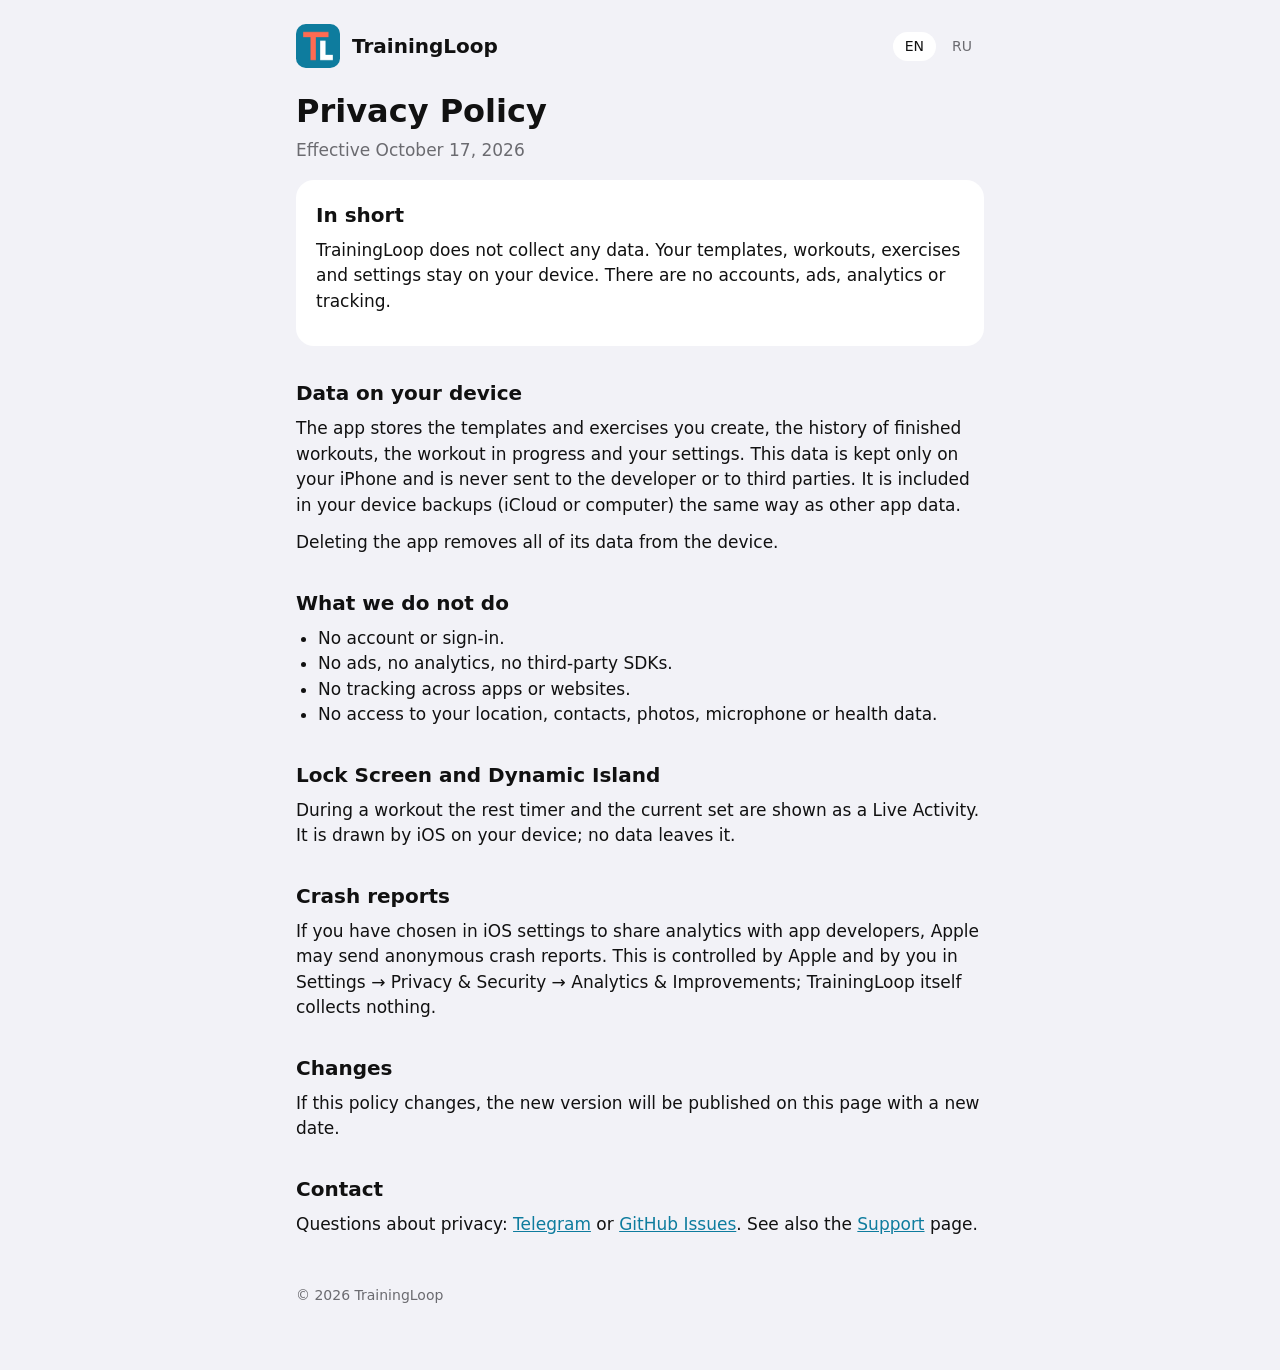
==== site/privacy/index.html @ 4847b316 "Add site: landing, privacy and support pages on GitHub Pages Same layout and language switch as SetL" ====
<!doctype html>
<html lang="en">
<head>
<meta charset="utf-8">
<meta name="viewport" content="width=device-width, initial-scale=1">
<title>TrainingLoop — Privacy Policy</title>
<meta name="title-en" content="TrainingLoop — Privacy Policy">
<meta name="title-ru" content="TrainingLoop — Политика конфиденциальности">
<meta name="description" content="TrainingLoop does not collect, store on servers or share any personal data.">
<meta property="og:type" content="website">
<meta property="og:site_name" content="TrainingLoop">
<meta property="og:title" content="TrainingLoop — Privacy Policy">
<meta property="og:description" content="TrainingLoop does not collect any data. Templates, workouts and settings stay on your iPhone.">
<meta property="og:url" content="https://personan1.github.io/TrainingLoop/privacy/">
<meta property="og:image" content="https://personan1.github.io/TrainingLoop/icon.png">
<meta name="twitter:card" content="summary">
<link rel="icon" href="../icon.png">
<link rel="stylesheet" href="../style.css?v=1">
<script src="../lang.js"></script>
</head>
<body>
<main>
  <header>
    <a class="home" href="../"><img src="../icon.png" alt="">TrainingLoop</a>
    <nav class="lang" aria-label="Language">
      <button data-set="en">EN</button>
      <button data-set="ru">RU</button>
    </nav>
  </header>

  <article data-lang="en" lang="en">
    <h1>Privacy Policy</h1>
    <p class="muted">Effective October 17, 2026</p>

    <div class="card">
      <h2>In short</h2>
      <p>TrainingLoop does not collect any data. Your templates, workouts, exercises and settings stay on your device. There are no accounts, ads, analytics or tracking.</p>
    </div>

    <h2>Data on your device</h2>
    <p>The app stores the templates and exercises you create, the history of finished workouts, the workout in progress and your settings. This data is kept only on your iPhone and is never sent to the developer or to third parties. It is included in your device backups (iCloud or computer) the same way as other app data.</p>
    <p>Deleting the app removes all of its data from the device.</p>

    <h2>What we do not do</h2>
    <ul>
      <li>No account or sign-in.</li>
      <li>No ads, no analytics, no third-party SDKs.</li>
      <li>No tracking across apps or websites.</li>
      <li>No access to your location, contacts, photos, microphone or health data.</li>
    </ul>

    <h2>Lock Screen and Dynamic Island</h2>
    <p>During a workout the rest timer and the current set are shown as a Live Activity. It is drawn by iOS on your device; no data leaves it.</p>

    <h2>Crash reports</h2>
    <p>If you have chosen in iOS settings to share analytics with app developers, Apple may send anonymous crash reports. This is controlled by Apple and by you in Settings → Privacy &amp; Security → Analytics &amp; Improvements; TrainingLoop itself collects nothing.</p>

    <h2>Changes</h2>
    <p>If this policy changes, the new version will be published on this page with a new date.</p>

    <h2>Contact</h2>
    <p>Questions about privacy: <a href="https://t.me/setnewloop">Telegram</a> or <a href="https://github.com/PersonaN1/TrainingLoop/issues">GitHub Issues</a>. See also the <a href="../support/">Support</a> page.</p>
  </article>

  <article data-lang="ru" lang="ru">
    <h1>Политика конфиденциальности</h1>
    <p class="muted">Действует с 17 октября 2026 года</p>

    <div class="card">
      <h2>Коротко</h2>
      <p>TrainingLoop не собирает никаких данных. Ваши шаблоны, тренировки, упражнения и настройки остаются на устройстве. Нет аккаунтов, рекламы, аналитики и отслеживания.</p>
    </div>

    <h2>Данные на устройстве</h2>
    <p>Приложение хранит созданные вами шаблоны и упражнения, историю завершённых тренировок, идущую тренировку и настройки. Эти данные хранятся только на вашем iPhone и не передаются ни разработчику, ни третьим лицам. Они попадают в резервную копию устройства (iCloud или компьютер) так же, как данные других приложений.</p>
    <p>При удалении приложения все его данные удаляются с устройства.</p>

    <h2>Чего мы не делаем</h2>
    <ul>
      <li>Нет аккаунта и входа.</li>
      <li>Нет рекламы, аналитики и сторонних SDK.</li>
      <li>Нет отслеживания в других приложениях и на сайтах.</li>
      <li>Нет доступа к геопозиции, контактам, фото, микрофону и данным о здоровье.</li>
    </ul>

    <h2>Экран блокировки и Dynamic Island</h2>
    <p>Во время тренировки таймер отдыха и текущий подход показываются как Live Activity. Её рисует iOS на вашем устройстве, данные никуда не уходят.</p>

    <h2>Отчёты о сбоях</h2>
    <p>Если в настройках iOS вы разрешили делиться аналитикой с разработчиками, Apple может присылать анонимные отчёты о сбоях. Этим управляют Apple и вы сами в «Настройки» → «Конфиденциальность и безопасность» → «Аналитика и улучшения»; само приложение ничего не собирает.</p>

    <h2>Изменения</h2>
    <p>Если политика изменится, новая версия появится на этой странице с новой датой.</p>

    <h2>Связь</h2>
    <p>Вопросы о конфиденциальности: <a href="https://t.me/setnewloop">Telegram</a> или <a href="https://github.com/PersonaN1/TrainingLoop/issues">GitHub Issues</a>. Также см. страницу <a href="../support/">Поддержка</a>.</p>
  </article>

  <footer>© 2026 TrainingLoop</footer>
</main>
</body>
</html>
---- site/style.css ----
:root {
  --bg: #f2f2f7;
  --card: #fff;
  --fg: #111;
  --muted: #6b6b70;
  --accent: #0e7c9e;
  --line: #e2e2e7;
}
@media (prefers-color-scheme: dark) {
  :root {
    --bg: #000;
    --card: #1c1c1e;
    --fg: #f2f2f7;
    --muted: #98989f;
    --accent: #2a9cc0;
    --line: #2c2c2e;
  }
}
* { box-sizing: border-box; }
body {
  margin: 0;
  background: var(--bg);
  color: var(--fg);
  font: 17px/1.5 -apple-system, BlinkMacSystemFont, "Segoe UI", system-ui, sans-serif;
  -webkit-text-size-adjust: 100%;
}
main { max-width: 720px; margin: 0 auto; padding: 24px 16px 64px; }
header { display: flex; align-items: center; gap: 12px; margin-bottom: 24px; }
header a.home { display: flex; align-items: center; gap: 12px; color: inherit; text-decoration: none; font-weight: 600; font-size: 20px; }
header img { width: 44px; height: 44px; border-radius: 22.37%; }
nav.lang { margin-left: auto; display: flex; gap: 4px; }
nav.lang button {
  font: inherit; font-size: 14px; border: 0; border-radius: 99px; padding: 4px 12px;
  background: transparent; color: var(--muted); cursor: pointer;
}
nav.lang button[aria-pressed="true"] { background: var(--card); color: var(--fg); }
h1 { font-size: 32px; line-height: 1.2; margin: 0 0 8px; }
h2 { font-size: 20px; margin: 32px 0 8px; }
p, ul { margin: 0 0 12px; }
ul { padding-left: 22px; }
a { color: var(--accent); }
.muted { color: var(--muted); }
.card { background: var(--card); border-radius: 18px; padding: 20px; margin: 16px 0; }
.card h2 { margin-top: 0; }
.hero { text-align: center; padding: 32px 0 8px; }
.hero img { width: 128px; height: 128px; border-radius: 22.37%; box-shadow: 0 4px 16px rgba(0, 0, 0, .15); }
.links { display: grid; gap: 12px; margin-top: 24px; }
.links a {
  display: block; background: var(--card); border-radius: 14px; padding: 16px 20px;
  color: var(--fg); text-decoration: none; font-weight: 600;
}
.links a span { display: block; font-weight: 400; color: var(--muted); font-size: 15px; }
.button {
  display: inline-block; background: var(--accent); color: #fff; text-decoration: none;
  font-weight: 600; border-radius: 12px; padding: 10px 18px;
}
footer { margin-top: 48px; font-size: 14px; color: var(--muted); }
/* Both languages are on every page; lang.js hides the other one. Without JS both stay visible. */
html.js [data-lang]:not(.shown) { display: none; }
.lead { font-size: 19px; }
.badge {
  display: inline-block; margin-top: 8px; background: var(--fg); color: var(--bg);
  border-radius: 10px; padding: 8px 14px; font-size: 14px; font-weight: 600;
}
.telegram .button { margin-top: 4px; }
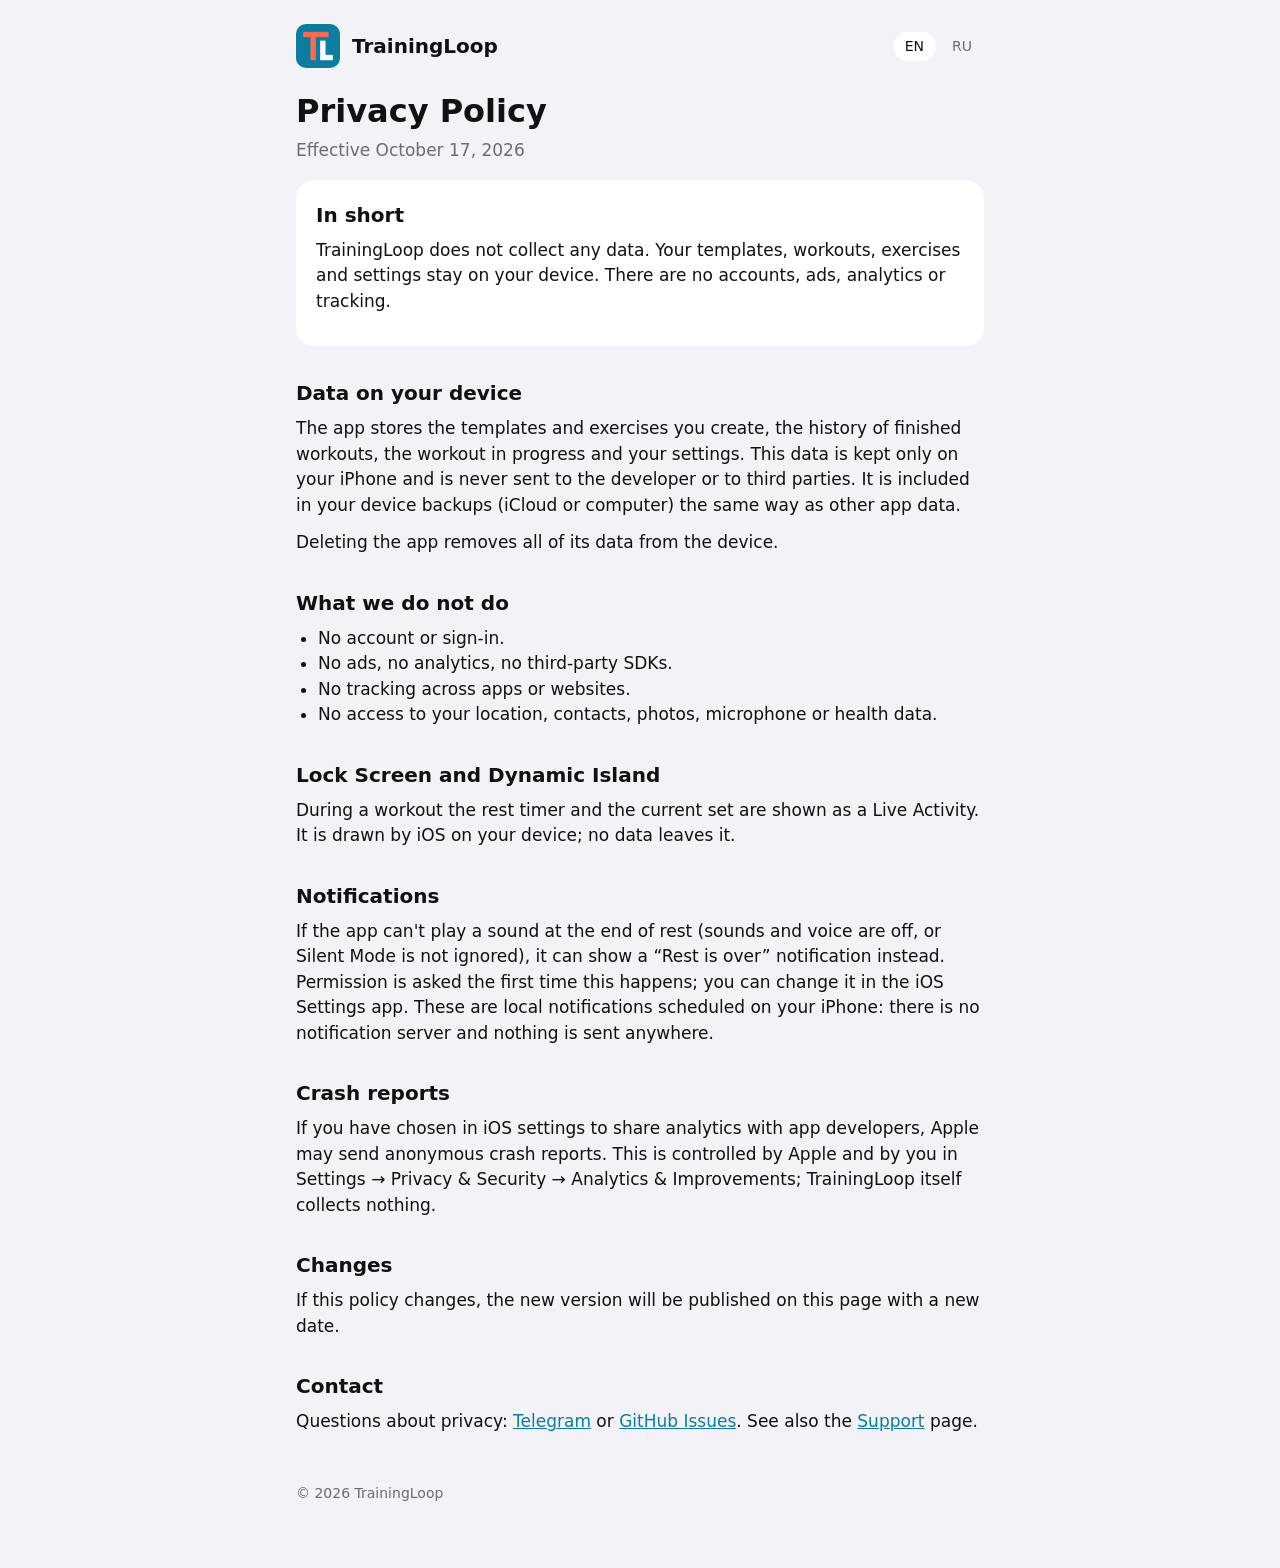
==== commit 56a773b0: "README in SetLoop style; site: charts, past workouts, notifications - README: icon, links, how it wo" ====
--- a/site/privacy/index.html
+++ b/site/privacy/index.html
@@ -12,8 +12,10 @@
 <meta property="og:title" content="TrainingLoop — Privacy Policy">
 <meta property="og:description" content="TrainingLoop does not collect any data. Templates, workouts and settings stay on your iPhone.">
 <meta property="og:url" content="https://personan1.github.io/TrainingLoop/privacy/">
-<meta property="og:image" content="https://personan1.github.io/TrainingLoop/icon.png">
-<meta name="twitter:card" content="summary">
+<meta property="og:image" content="https://personan1.github.io/TrainingLoop/social-preview.png">
+<meta property="og:image:width" content="1280">
+<meta property="og:image:height" content="640">
+<meta name="twitter:card" content="summary_large_image">
 <link rel="icon" href="../icon.png">
 <link rel="stylesheet" href="../style.css?v=1">
 <script src="../lang.js"></script>
@@ -52,6 +54,9 @@
     <h2>Lock Screen and Dynamic Island</h2>
     <p>During a workout the rest timer and the current set are shown as a Live Activity. It is drawn by iOS on your device; no data leaves it.</p>
 
+    <h2>Notifications</h2>
+    <p>If the app can't play a sound at the end of rest (sounds and voice are off, or Silent Mode is not ignored), it can show a “Rest is over” notification instead. Permission is asked the first time this happens; you can change it in the iOS Settings app. These are local notifications scheduled on your iPhone: there is no notification server and nothing is sent anywhere.</p>
+
     <h2>Crash reports</h2>
     <p>If you have chosen in iOS settings to share analytics with app developers, Apple may send anonymous crash reports. This is controlled by Apple and by you in Settings → Privacy &amp; Security → Analytics &amp; Improvements; TrainingLoop itself collects nothing.</p>
 
@@ -86,6 +91,9 @@
     <h2>Экран блокировки и Dynamic Island</h2>
     <p>Во время тренировки таймер отдыха и текущий подход показываются как Live Activity. Её рисует iOS на вашем устройстве, данные никуда не уходят.</p>
 
+    <h2>Уведомления</h2>
+    <p>Если приложение не может подать звук в конце отдыха (звуки и голос выключены или беззвучный режим не игнорируется), вместо него может прийти уведомление «Отдых окончен». Разрешение спрашивается, когда это случится впервые; изменить его можно в приложении «Настройки» iOS. Это локальные уведомления, их ставит сам iPhone: сервера уведомлений нет, никакие данные никуда не отправляются.</p>
+
     <h2>Отчёты о сбоях</h2>
     <p>Если в настройках iOS вы разрешили делиться аналитикой с разработчиками, Apple может присылать анонимные отчёты о сбоях. Этим управляют Apple и вы сами в «Настройки» → «Конфиденциальность и безопасность» → «Аналитика и улучшения»; само приложение ничего не собирает.</p>
 
